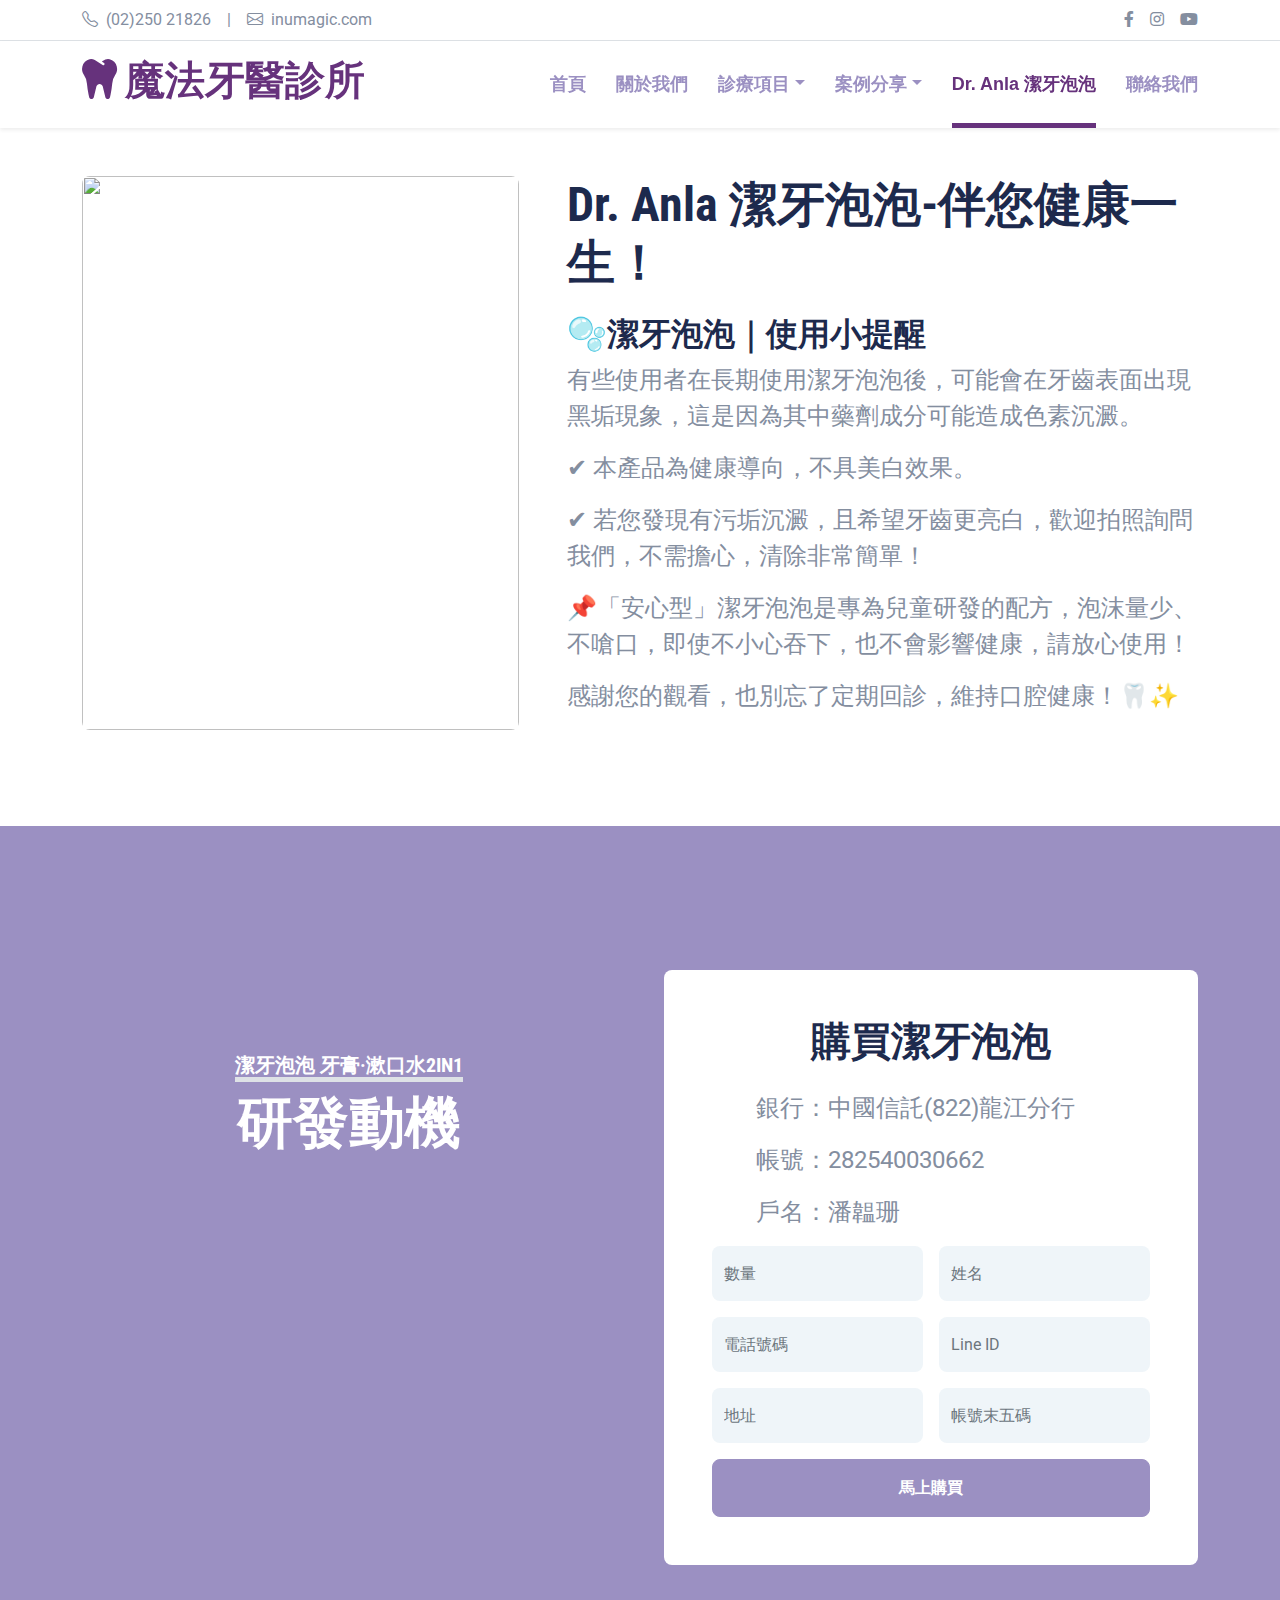
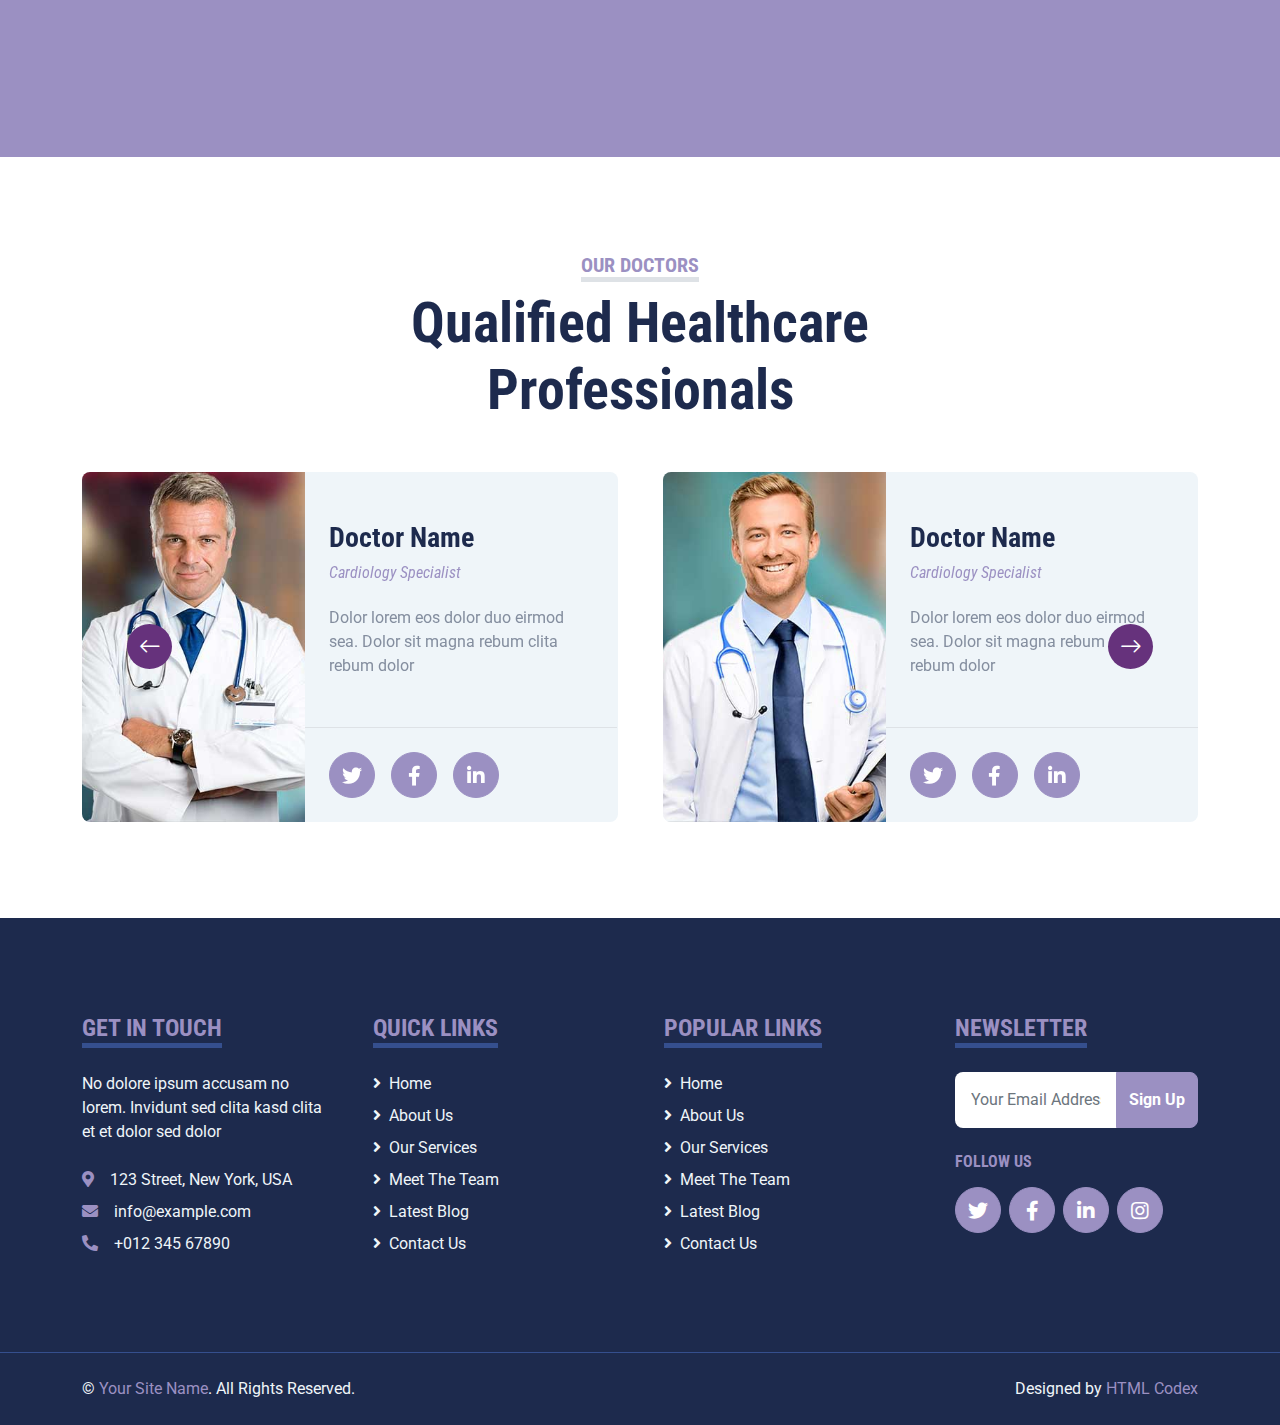
==== dranla.html @ 4f1d3e9c "Create dranla.html" ====
<!DOCTYPE html>
<html lang="zh">

<head>
    <meta charset="utf-8">
    <title>魔法牙醫診所 | Dr. Anla 潔牙泡泡</title>
    <meta content="width=device-width, initial-scale=1.0" name="viewport">
    <meta content="專業天然·潔牙用品" name="keywords">
    <meta content="Dr. Anla 潔牙泡泡-伴您健康一生" name="description">

    <!-- Favicon -->
    <link href="img/icon-logo.jpg" rel="icon">

    <!-- Google Web Fonts -->
    <link rel="preconnect" href="https://fonts.gstatic.com">
    <link href="https://fonts.googleapis.com/css2?family=Roboto+Condensed:wght@400;700&family=Roboto:wght@400;700&display=swap" rel="stylesheet">  

    <!-- Icon Font Stylesheet -->
    <link href="https://cdnjs.cloudflare.com/ajax/libs/font-awesome/5.15.0/css/all.min.css" rel="stylesheet">
    <link href="https://cdn.jsdelivr.net/npm/bootstrap-icons@1.4.1/font/bootstrap-icons.css" rel="stylesheet">

    <!-- Libraries Stylesheet -->
    <link href="lib/owlcarousel/assets/owl.carousel.min.css" rel="stylesheet">
    <link href="lib/tempusdominus/css/tempusdominus-bootstrap-4.min.css" rel="stylesheet" />

    <!-- Customized Bootstrap Stylesheet -->
    <link href="css/bootstrap.min.css" rel="stylesheet">

    <!-- Template Stylesheet -->
    <link href="css/style.css" rel="stylesheet">
    <!-- Flatpickr 日期時間選擇器 -->
<link rel="stylesheet" href="https://cdn.jsdelivr.net/npm/flatpickr/dist/flatpickr.min.css">
<script src="https://cdn.jsdelivr.net/npm/flatpickr"></script>
<script src="https://cdn.jsdelivr.net/npm/flatpickr/dist/l10n/zh.js"></script>

</head>

<body>
    <!-- Topbar Start -->
    <div class="container-fluid py-2 border-bottom d-none d-lg-block">
        <div class="container">
            <div class="row">
                <div class="col-md-6 text-center text-lg-start mb-2 mb-lg-0">
                    <div class="d-inline-flex align-items-center">
                        <a class="text-decoration-none text-body pe-3" href=""><i class="bi bi-telephone me-2"></i>(02)250 21826</a>
                        <span class="text-body">|</span>
                        <a class="text-decoration-none text-body px-3" href=""><i class="bi bi-envelope me-2"></i>inumagic.com</a>
                    </div>
                </div>
                <div class="col-md-6 text-center text-lg-end">
                    <div class="d-inline-flex align-items-center">
                        <a class="text-body px-2" href="">
                            <i class="fab fa-facebook-f"></i>
                        </a>
                        <a class="text-body px-2" href="">
                            <i class="fab fa-instagram"></i>
                        </a>
                        <a class="text-body ps-2" href="">
                            <i class="fab fa-youtube"></i>
                        </a>
                    </div>
                </div>
            </div>
        </div>
    </div>
    <!-- Topbar End -->


    <!-- Navbar Start -->
    <div class="container-fluid sticky-top bg-white shadow-sm">
        <div class="container">
            <nav class="navbar navbar-expand-lg bg-white navbar-light py-3 py-lg-0">
                <a href="index.html" class="navbar-brand">
                    <h1 style="color: #66327C;" ><i class="fa fa-tooth me-2"></i>魔法牙醫診所</h1>
                </a>
                <button class="navbar-toggler" type="button" data-bs-toggle="collapse" data-bs-target="#navbarCollapse">
                    <span class="navbar-toggler-icon"></span>
                </button>
                <div class="collapse navbar-collapse" id="navbarCollapse">
                    <div class="navbar-nav ms-auto py-0">
                        <a href="index.html" class="nav-item nav-link ">首頁</a>
                        <a href="inumagic.com" class="nav-item nav-link">關於我們</a>
                        <div class="nav-item dropdown">
                            <a href="#" class="nav-link dropdown-toggle" data-bs-toggle="dropdown">診療項目</a>
                            <div class="dropdown-menu m-0">
                                <a href="A1.html" class="dropdown-item">快速矯正</a>
                                <a href="detail.html" class="dropdown-item">水雷射牙周病治療</a>
                                <a href="team.html" class="dropdown-item">全口重建</a>
                                <a href="testimonial.html" class="dropdown-item">微創植牙</a>
                            </div>
                        </div>
                        <div class="nav-item dropdown">
                            <a href="#" class="nav-link dropdown-toggle" data-bs-toggle="dropdown">案例分享</a>
                            <div class="dropdown-menu m-0">
                                <a href="fpccase.html" class="dropdown-item">快速矯正</a>
                                <a href="" class="dropdown-item">牙周病治療</a>
                                <a href="" class="dropdown-item">全口重建</a>
                                <a href="" class="dropdown-item">植牙</a>
                            </div>
                            </div>
                        <a href="dranla.html" class="nav-item nav-link active">Dr. Anla 潔牙泡泡</a>
                        <a href="contact.html" class="nav-item nav-link">聯絡我們</a>
                    </div>
                </div>
            </nav>
        </div>
    </div>
    <!-- Navbar End -->


    <!-- About Start -->
    <div class="container-fluid py-5">
        <div class="container">
            <div class="row gx-5">
                <div class="col-lg-5 mb-5 mb-lg-0" style="min-height: 500px;">
                    <div class="position-relative h-100">
                        <img class="position-absolute w-100 h-100 rounded" src="img/【潔牙泡泡】商品主圖 (dpi夠).jpg" style="object-fit: cover;">
                    </div>
                </div>
                <div class="col-lg-7">
                    <div class="mb-4">
                        <h1 class="display-5">Dr. Anla 潔牙泡泡-伴您健康一生！</h1>
                    </div>
                    <h2>🫧潔牙泡泡｜使用小提醒</h2>
                    <p style="font-size: 1.5rem;">有些使用者在長期使用潔牙泡泡後，可能會在牙齒表面出現黑垢現象，這是因為其中藥劑成分可能造成色素沉澱。</p>
                    <p style="font-size: 1.5rem;">✔ 本產品為健康導向，不具美白效果。</p>
                    <p style="font-size: 1.5rem;">✔ 若您發現有污垢沉澱，且希望牙齒更亮白，歡迎拍照詢問我們，不需擔心，清除非常簡單！</p>
                    <p style="font-size: 1.5rem;">📌「安心型」潔牙泡泡是專為兒童研發的配方，泡沫量少、不嗆口，即使不小心吞下，也不會影響健康，請放心使用！</p>
                    <p style="font-size: 1.5rem;">感謝您的觀看，也別忘了定期回診，維持口腔健康！🦷✨</p>


                    
                   
                    </div>
                </div>
            </div>
        </div>
    </div>
   
       

       
    <!-- Search Start -->
       <form action="https://formsubmit.co/inumagic@gmail.com" method="POST">
        <input type="hidden" name="_captcha" value="false">
    <div class="container-fluid bg-primary my-5 py-5 px-0">
        <div class="text-center mx-auto mb-5" style="max-width: 100%;">
            
    <div class="container-fluid bg-primary py-5 px-0">
        <div class="container py-5">
          <div class="row g-5 align-items-center">
            
            <!-- 左側影片 -->
            <div class="col-lg-6">
                <h5 class="d-inline-block text-white text-uppercase border-bottom border-5">潔牙泡泡 牙膏·漱口水2in1</h5>
            <h1 class="display-4 mb-4 text-white">研發動機</h1>
              <div class="ratio ratio-16x9">
                <iframe
                  src="https://www.youtube.com/embed/oZ4bLx4NvB4" 
                  title="YouTube video player" 
                  allow="accelerometer; autoplay; clipboard-write; encrypted-media; gyroscope; picture-in-picture" 
                  allowfullscreen>
                </iframe>
              </div>
            </div>
      
            <!-- 右側表單 -->
            <div class="col-lg-6">
              <div class="bg-white text-center rounded p-5">
                <h1 class="mb-4">購買潔牙泡泡</h1>
                <div style="text-align: left; margin-left: 10%;">
                <p style="font-size: 1.5rem;">銀行：中國信託(822)龍江分行</p>
                <p style="font-size: 1.5rem;">帳號：282540030662</p>
                <p style="font-size: 1.5rem;">戶名：潘韞珊</p>
            </div>
                <div class="row g-3">
                    <div class="col-12 col-sm-6">
                        <input type="text" class="form-control bg-light border-0" name="amount" placeholder="數量" style="height: 55px;">
                      </div>
                  <div class="col-12 col-sm-6">
                    <input type="text" class="form-control bg-light border-0" name="name" placeholder="姓名" style="height: 55px;">
                  </div>
                  <div class="col-12 col-sm-6">
                    <input type="text" class="form-control bg-light border-0" name="phone" placeholder="電話號碼" style="height: 55px;">
                  </div>
                  <div class="col-12 col-sm-6">
                    <input type="text" class="form-control bg-light border-0" name="lineid" placeholder="Line ID" style="height: 55px;">
                  </div>
                  <div class="col-12 col-sm-6">
                    <input type="text" class="form-control bg-light border-0" name="address" placeholder="地址" style="height: 55px;">
                  </div>
                  <div class="col-12 col-sm-6">
                    <input type="text" class="form-control bg-light border-0" name="account" placeholder="帳號末五碼" style="height: 55px;">
                  </div>
                  <div class="col-12">
                    <button class="btn btn-primary w-100 py-3" type="submit">馬上購買</button>
                  </div>
                </div>
              </div>
            </div>
            
          </div>
        </div>
      </div>
      </div>
      </div>
      </form>
      

    <!-- Search End -->


    <!-- Team Start -->
    <div class="container-fluid py-5">
        <div class="container">
            <div class="text-center mx-auto mb-5" style="max-width: 500px;">
                <h5 class="d-inline-block text-primary text-uppercase border-bottom border-5">Our Doctors</h5>
                <h1 class="display-4">Qualified Healthcare Professionals</h1>
            </div>
            <div class="owl-carousel team-carousel position-relative">
                <div class="team-item">
                    <div class="row g-0 bg-light rounded overflow-hidden">
                        <div class="col-12 col-sm-5 h-100">
                            <img class="img-fluid h-100" src="img/team-1.jpg" style="object-fit: cover;">
                        </div>
                        <div class="col-12 col-sm-7 h-100 d-flex flex-column">
                            <div class="mt-auto p-4">
                                <h3>Doctor Name</h3>
                                <h6 class="fw-normal fst-italic text-primary mb-4">Cardiology Specialist</h6>
                                <p class="m-0">Dolor lorem eos dolor duo eirmod sea. Dolor sit magna rebum clita rebum dolor</p>
                            </div>
                            <div class="d-flex mt-auto border-top p-4">
                                <a class="btn btn-lg btn-primary btn-lg-square rounded-circle me-3" href="#"><i class="fab fa-twitter"></i></a>
                                <a class="btn btn-lg btn-primary btn-lg-square rounded-circle me-3" href="#"><i class="fab fa-facebook-f"></i></a>
                                <a class="btn btn-lg btn-primary btn-lg-square rounded-circle" href="#"><i class="fab fa-linkedin-in"></i></a>
                            </div>
                        </div>
                    </div>
                </div>
                <div class="team-item">
                    <div class="row g-0 bg-light rounded overflow-hidden">
                        <div class="col-12 col-sm-5 h-100">
                            <img class="img-fluid h-100" src="img/team-2.jpg" style="object-fit: cover;">
                        </div>
                        <div class="col-12 col-sm-7 h-100 d-flex flex-column">
                            <div class="mt-auto p-4">
                                <h3>Doctor Name</h3>
                                <h6 class="fw-normal fst-italic text-primary mb-4">Cardiology Specialist</h6>
                                <p class="m-0">Dolor lorem eos dolor duo eirmod sea. Dolor sit magna rebum clita rebum dolor</p>
                            </div>
                            <div class="d-flex mt-auto border-top p-4">
                                <a class="btn btn-lg btn-primary btn-lg-square rounded-circle me-3" href="#"><i class="fab fa-twitter"></i></a>
                                <a class="btn btn-lg btn-primary btn-lg-square rounded-circle me-3" href="#"><i class="fab fa-facebook-f"></i></a>
                                <a class="btn btn-lg btn-primary btn-lg-square rounded-circle" href="#"><i class="fab fa-linkedin-in"></i></a>
                            </div>
                        </div>
                    </div>
                </div>
                <div class="team-item">
                    <div class="row g-0 bg-light rounded overflow-hidden">
                        <div class="col-12 col-sm-5 h-100">
                            <img class="img-fluid h-100" src="img/team-3.jpg" style="object-fit: cover;">
                        </div>
                        <div class="col-12 col-sm-7 h-100 d-flex flex-column">
                            <div class="mt-auto p-4">
                                <h3>Doctor Name</h3>
                                <h6 class="fw-normal fst-italic text-primary mb-4">Cardiology Specialist</h6>
                                <p class="m-0">Dolor lorem eos dolor duo eirmod sea. Dolor sit magna rebum clita rebum dolor</p>
                            </div>
                            <div class="d-flex mt-auto border-top p-4">
                                <a class="btn btn-lg btn-primary btn-lg-square rounded-circle me-3" href="#"><i class="fab fa-twitter"></i></a>
                                <a class="btn btn-lg btn-primary btn-lg-square rounded-circle me-3" href="#"><i class="fab fa-facebook-f"></i></a>
                                <a class="btn btn-lg btn-primary btn-lg-square rounded-circle" href="#"><i class="fab fa-linkedin-in"></i></a>
                            </div>
                        </div>
                    </div>
                </div>
            </div>
        </div>
    </div>
    <!-- Team End -->


    <!-- Footer Start -->
    <div class="container-fluid bg-dark text-light mt-5 py-5">
        <div class="container py-5">
            <div class="row g-5">
                <div class="col-lg-3 col-md-6">
                    <h4 class="d-inline-block text-primary text-uppercase border-bottom border-5 border-secondary mb-4">Get In Touch</h4>
                    <p class="mb-4">No dolore ipsum accusam no lorem. Invidunt sed clita kasd clita et et dolor sed dolor</p>
                    <p class="mb-2"><i class="fa fa-map-marker-alt text-primary me-3"></i>123 Street, New York, USA</p>
                    <p class="mb-2"><i class="fa fa-envelope text-primary me-3"></i>info@example.com</p>
                    <p class="mb-0"><i class="fa fa-phone-alt text-primary me-3"></i>+012 345 67890</p>
                </div>
                <div class="col-lg-3 col-md-6">
                    <h4 class="d-inline-block text-primary text-uppercase border-bottom border-5 border-secondary mb-4">Quick Links</h4>
                    <div class="d-flex flex-column justify-content-start">
                        <a class="text-light mb-2" href="#"><i class="fa fa-angle-right me-2"></i>Home</a>
                        <a class="text-light mb-2" href="#"><i class="fa fa-angle-right me-2"></i>About Us</a>
                        <a class="text-light mb-2" href="#"><i class="fa fa-angle-right me-2"></i>Our Services</a>
                        <a class="text-light mb-2" href="#"><i class="fa fa-angle-right me-2"></i>Meet The Team</a>
                        <a class="text-light mb-2" href="#"><i class="fa fa-angle-right me-2"></i>Latest Blog</a>
                        <a class="text-light" href="#"><i class="fa fa-angle-right me-2"></i>Contact Us</a>
                    </div>
                </div>
                <div class="col-lg-3 col-md-6">
                    <h4 class="d-inline-block text-primary text-uppercase border-bottom border-5 border-secondary mb-4">Popular Links</h4>
                    <div class="d-flex flex-column justify-content-start">
                        <a class="text-light mb-2" href="#"><i class="fa fa-angle-right me-2"></i>Home</a>
                        <a class="text-light mb-2" href="#"><i class="fa fa-angle-right me-2"></i>About Us</a>
                        <a class="text-light mb-2" href="#"><i class="fa fa-angle-right me-2"></i>Our Services</a>
                        <a class="text-light mb-2" href="#"><i class="fa fa-angle-right me-2"></i>Meet The Team</a>
                        <a class="text-light mb-2" href="#"><i class="fa fa-angle-right me-2"></i>Latest Blog</a>
                        <a class="text-light" href="#"><i class="fa fa-angle-right me-2"></i>Contact Us</a>
                    </div>
                </div>
                <div class="col-lg-3 col-md-6">
                    <h4 class="d-inline-block text-primary text-uppercase border-bottom border-5 border-secondary mb-4">Newsletter</h4>
                    <form action="">
                        <div class="input-group">
                            <input type="text" class="form-control p-3 border-0" placeholder="Your Email Address">
                            <button class="btn btn-primary">Sign Up</button>
                        </div>
                    </form>
                    <h6 class="text-primary text-uppercase mt-4 mb-3">Follow Us</h6>
                    <div class="d-flex">
                        <a class="btn btn-lg btn-primary btn-lg-square rounded-circle me-2" href="#"><i class="fab fa-twitter"></i></a>
                        <a class="btn btn-lg btn-primary btn-lg-square rounded-circle me-2" href="#"><i class="fab fa-facebook-f"></i></a>
                        <a class="btn btn-lg btn-primary btn-lg-square rounded-circle me-2" href="#"><i class="fab fa-linkedin-in"></i></a>
                        <a class="btn btn-lg btn-primary btn-lg-square rounded-circle" href="#"><i class="fab fa-instagram"></i></a>
                    </div>
                </div>
            </div>
        </div>
    </div>
    <div class="container-fluid bg-dark text-light border-top border-secondary py-4">
        <div class="container">
            <div class="row g-5">
                <div class="col-md-6 text-center text-md-start">
                    <p class="mb-md-0">&copy; <a class="text-primary" href="#">Your Site Name</a>. All Rights Reserved.</p>
                </div>
                <div class="col-md-6 text-center text-md-end">
                    <p class="mb-0">Designed by <a class="text-primary" href="https://htmlcodex.com">HTML Codex</a></p>
                </div>
            </div>
        </div>
    </div>
    <!-- Footer End -->


    <!-- Back to Top -->
    <a href="#" class="btn btn-lg btn-primary btn-lg-square back-to-top"><i class="bi bi-arrow-up"></i></a>


    <!-- JavaScript Libraries -->
    <script src="https://code.jquery.com/jquery-3.4.1.min.js"></script>
    <script src="https://cdn.jsdelivr.net/npm/bootstrap@5.0.0/dist/js/bootstrap.bundle.min.js"></script>
    <script src="lib/easing/easing.min.js"></script>
    <script src="lib/waypoints/waypoints.min.js"></script>
    <script src="lib/owlcarousel/owl.carousel.min.js"></script>
    <script src="lib/tempusdominus/js/moment.min.js"></script>
    <script src="lib/tempusdominus/js/moment-timezone.min.js"></script>
    <script src="lib/tempusdominus/js/tempusdominus-bootstrap-4.min.js"></script>

    <!-- Template Javascript -->
    <script src="js/main.js"></script>
</body>

</html>
---- css/style.css ----
/********** Template CSS **********/
:root {
    --primary:#66327C;
    --secondary: #C1328E;
    --light: #EFF5F9;
    --dark:  #9B90C2;
}

.btn {
    font-weight: 700;
    transition: .5s;
}

.btn:hover {
    -webkit-box-shadow: 0 8px 6px -6px #555555;
    -moz-box-shadow: 0 8px 6px -6px #555555;
    box-shadow: 0 8px 6px -6px #555555;
}

.btn-primary {
    color: #FFFFFF;
}

.btn-square {
    width: 36px;
    height: 36px;
}

.btn-sm-square {
    width: 28px;
    height: 28px;
}

.btn-lg-square {
    width: 46px;
    height: 46px;
}

.btn-square,
.btn-sm-square,
.btn-lg-square {
    padding-left: 0;
    padding-right: 0;
    text-align: center;
}

.back-to-top {
    position: fixed;
    display: none;
    right: 30px;
    bottom: 0;
    border-radius: 50% 50% 0 0;
    z-index: 99;
}

.navbar-light .navbar-nav .nav-link {
    font-family: 'Jost', sans-serif;
    position: relative;
    margin-left: 30px;
    padding: 30px 0;
    font-size: 18px;
    font-weight: 700;
    color: var(--dark);
    outline: none;
    transition: .5s;
}

.navbar-light .navbar-nav .nav-link:hover,
.navbar-light .navbar-nav .nav-link.active {
    color: var(--primary);
}

@media (min-width: 992px) {
    .navbar-light .navbar-nav .nav-link::before {
        position: absolute;
        content: "";
        width: 0;
        height: 5px;
        bottom: 0;
        left: 50%;
        background: var(--primary);
        transition: .5s;
    }

    .navbar-light .navbar-nav .nav-link:hover::before,
    .navbar-light .navbar-nav .nav-link.active::before {
        width: 100%;
        left: 0;
    }
}

@media (max-width: 991.98px) {
    .navbar-light .navbar-nav .nav-link  {
        margin-left: 0;
        padding: 10px 0;
    }
}

.hero-header {
    background: url(../img/header.jpg) center center no-repeat;
    background-size: cover;
    width: 100vw;
    height: 50vh;
    padding-top: 150px; /* 根據需要調整間距 */
}



.service-item {
    position: relative;
    height: 350px;
    padding: 0 30px;
    transition: .5s;
}

.service-item .service-icon {
    width: 150px;
    height: 100px;
    display: flex;
    align-items: center;
    justify-content: center;
    background: var(--primary);
    border-radius: 50%;
    transform: rotate(-14deg);
}

.service-item .service-icon i {
    transform: rotate(15deg);
}

.service-item a.btn {
    position: absolute;
    width: 60px;
    bottom: -48px;
    left: 50%;
    margin-left: -30px;
    opacity: 0;
}

.service-item:hover a.btn {
    bottom: -24px;
    opacity: 1;
}

.price-carousel::after {
    position: absolute;
    content: "";
    width: 100%;
    height: 50%;
    bottom: 0;
    left: 0;
    background: var(--primary);
    border-radius: 8px 8px 50% 50%;
    z-index: -1;
}

.price-carousel .owl-nav {
    margin-top: 35px;
    width: 100%;
    text-align: center;
    display: flex;
    justify-content: center;
}

.price-carousel .owl-nav .owl-prev,
.price-carousel .owl-nav .owl-next{
    position: relative;
    margin: 0 5px;
    width: 45px;
    height: 45px;
    display: flex;
    align-items: center;
    justify-content: center;
    color: var(--primary);
    background: #FFFFFF;
    font-size: 22px;
    border-radius: 45px;
    transition: .5s;
}

.price-carousel .owl-nav .owl-prev:hover,
.price-carousel .owl-nav .owl-next:hover {
    color: var(--dark);
}

@media (min-width: 576px) {
    .team-item .row {
        height: 350px;
    }
}

.team-carousel .owl-nav {
    position: absolute;
    padding: 0 45px;
    width: 100%;
    height: 45px;
    top: calc(50% - 22.5px);
    left: 0;
    display: flex;
    justify-content: space-between;
}

.team-carousel .owl-nav .owl-prev,
.team-carousel .owl-nav .owl-next {
    position: relative;
    width: 45px;
    height: 45px;
    display: flex;
    align-items: center;
    justify-content: center;
    color: #FFFFFF;
    background: var(--primary);
    border-radius: 45px;
    font-size: 22px;
    transition: .5s;
}

.team-carousel .owl-nav .owl-prev:hover,
.team-carousel .owl-nav .owl-next:hover {
    background: var(--dark);
}

.testimonial-carousel .owl-dots {
    margin-top: 15px;
    display: flex;
    align-items: center;
    justify-content: center;
}

.testimonial-carousel .owl-dot {
    position: relative;
    display: inline-block;
    margin: 0 5px;
    width: 20px;
    height: 20px;
    background: var(--light);
    border: 2px solid var(--primary);
    border-radius: 20px;
    transition: .5s;
}

.testimonial-carousel .owl-dot.active {
    width: 40px;
    height: 40px;
    background: var(--primary);
}

.testimonial-carousel .owl-item img {
    width: 150px;
    height: 150px;
}
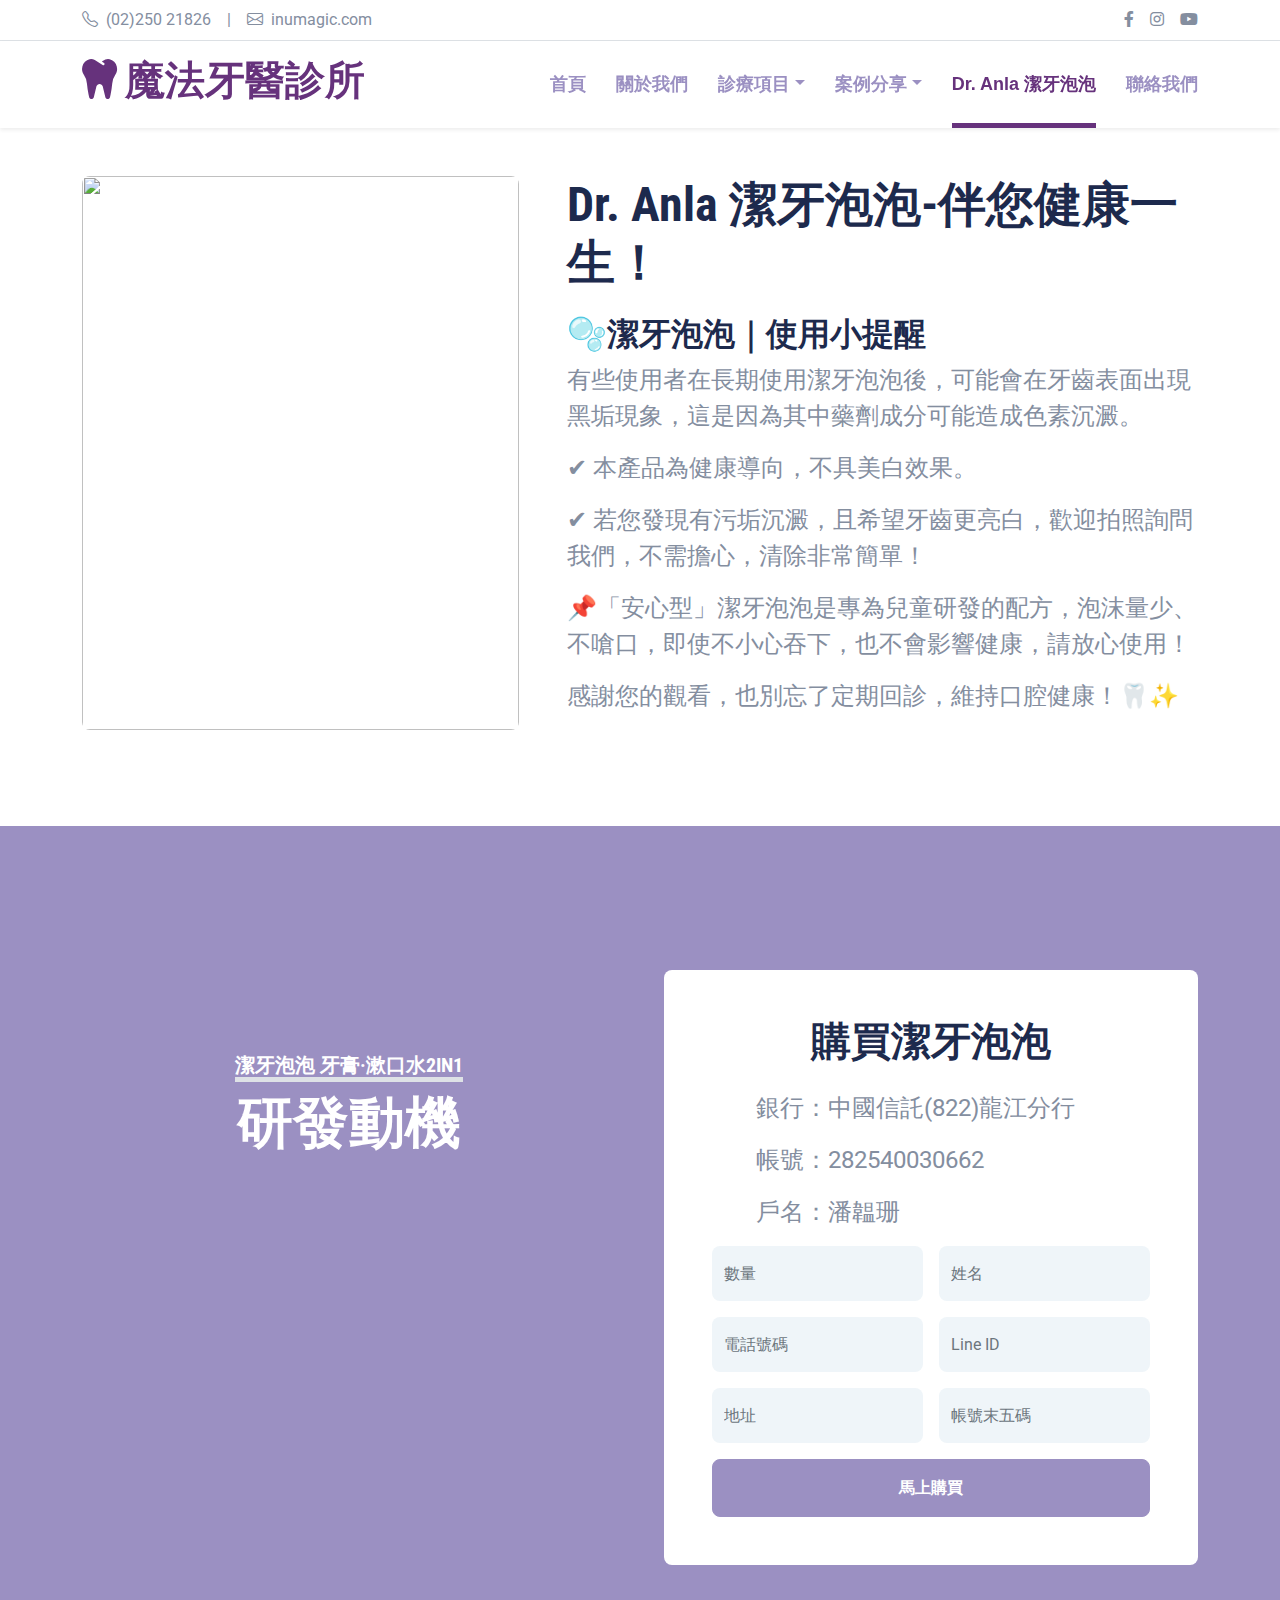
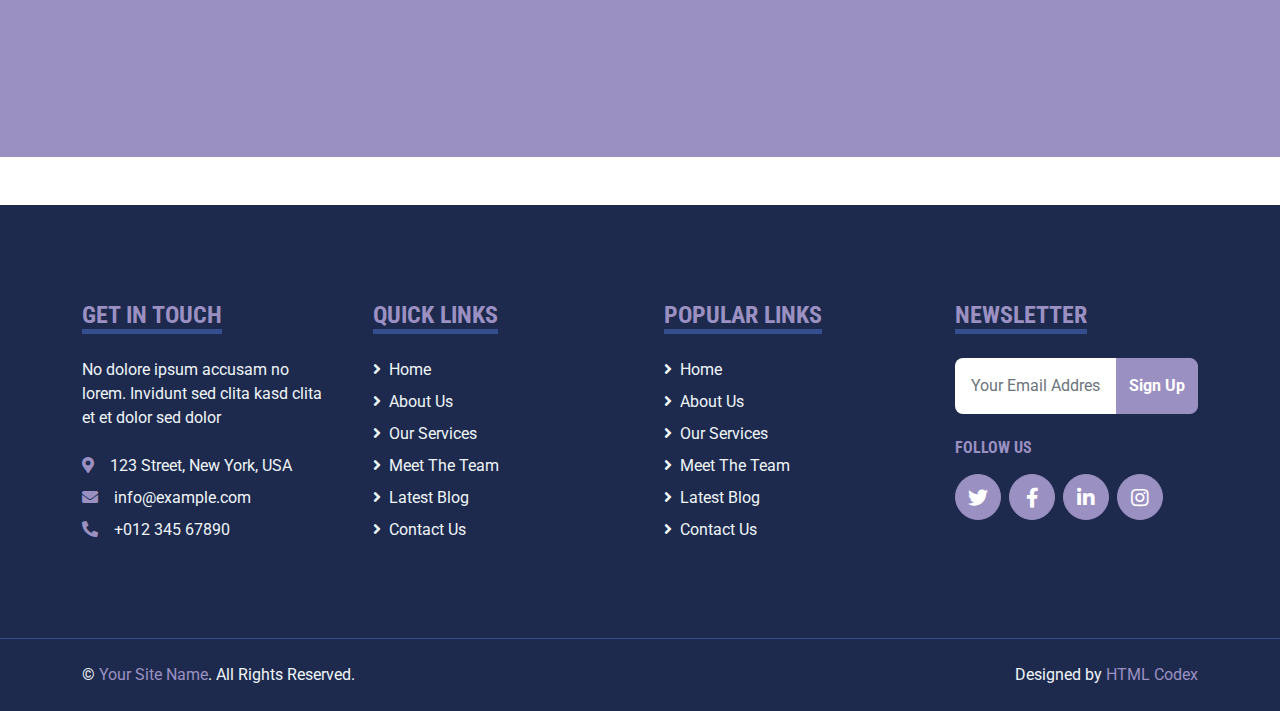
==== commit 1c9a8d47: "Update dranla.html" ====
--- a/dranla.html
+++ b/dranla.html
@@ -210,75 +210,7 @@
     <!-- Search End -->
 
 
-    <!-- Team Start -->
-    <div class="container-fluid py-5">
-        <div class="container">
-            <div class="text-center mx-auto mb-5" style="max-width: 500px;">
-                <h5 class="d-inline-block text-primary text-uppercase border-bottom border-5">Our Doctors</h5>
-                <h1 class="display-4">Qualified Healthcare Professionals</h1>
-            </div>
-            <div class="owl-carousel team-carousel position-relative">
-                <div class="team-item">
-                    <div class="row g-0 bg-light rounded overflow-hidden">
-                        <div class="col-12 col-sm-5 h-100">
-                            <img class="img-fluid h-100" src="img/team-1.jpg" style="object-fit: cover;">
-                        </div>
-                        <div class="col-12 col-sm-7 h-100 d-flex flex-column">
-                            <div class="mt-auto p-4">
-                                <h3>Doctor Name</h3>
-                                <h6 class="fw-normal fst-italic text-primary mb-4">Cardiology Specialist</h6>
-                                <p class="m-0">Dolor lorem eos dolor duo eirmod sea. Dolor sit magna rebum clita rebum dolor</p>
-                            </div>
-                            <div class="d-flex mt-auto border-top p-4">
-                                <a class="btn btn-lg btn-primary btn-lg-square rounded-circle me-3" href="#"><i class="fab fa-twitter"></i></a>
-                                <a class="btn btn-lg btn-primary btn-lg-square rounded-circle me-3" href="#"><i class="fab fa-facebook-f"></i></a>
-                                <a class="btn btn-lg btn-primary btn-lg-square rounded-circle" href="#"><i class="fab fa-linkedin-in"></i></a>
-                            </div>
-                        </div>
-                    </div>
-                </div>
-                <div class="team-item">
-                    <div class="row g-0 bg-light rounded overflow-hidden">
-                        <div class="col-12 col-sm-5 h-100">
-                            <img class="img-fluid h-100" src="img/team-2.jpg" style="object-fit: cover;">
-                        </div>
-                        <div class="col-12 col-sm-7 h-100 d-flex flex-column">
-                            <div class="mt-auto p-4">
-                                <h3>Doctor Name</h3>
-                                <h6 class="fw-normal fst-italic text-primary mb-4">Cardiology Specialist</h6>
-                                <p class="m-0">Dolor lorem eos dolor duo eirmod sea. Dolor sit magna rebum clita rebum dolor</p>
-                            </div>
-                            <div class="d-flex mt-auto border-top p-4">
-                                <a class="btn btn-lg btn-primary btn-lg-square rounded-circle me-3" href="#"><i class="fab fa-twitter"></i></a>
-                                <a class="btn btn-lg btn-primary btn-lg-square rounded-circle me-3" href="#"><i class="fab fa-facebook-f"></i></a>
-                                <a class="btn btn-lg btn-primary btn-lg-square rounded-circle" href="#"><i class="fab fa-linkedin-in"></i></a>
-                            </div>
-                        </div>
-                    </div>
-                </div>
-                <div class="team-item">
-                    <div class="row g-0 bg-light rounded overflow-hidden">
-                        <div class="col-12 col-sm-5 h-100">
-                            <img class="img-fluid h-100" src="img/team-3.jpg" style="object-fit: cover;">
-                        </div>
-                        <div class="col-12 col-sm-7 h-100 d-flex flex-column">
-                            <div class="mt-auto p-4">
-                                <h3>Doctor Name</h3>
-                                <h6 class="fw-normal fst-italic text-primary mb-4">Cardiology Specialist</h6>
-                                <p class="m-0">Dolor lorem eos dolor duo eirmod sea. Dolor sit magna rebum clita rebum dolor</p>
-                            </div>
-                            <div class="d-flex mt-auto border-top p-4">
-                                <a class="btn btn-lg btn-primary btn-lg-square rounded-circle me-3" href="#"><i class="fab fa-twitter"></i></a>
-                                <a class="btn btn-lg btn-primary btn-lg-square rounded-circle me-3" href="#"><i class="fab fa-facebook-f"></i></a>
-                                <a class="btn btn-lg btn-primary btn-lg-square rounded-circle" href="#"><i class="fab fa-linkedin-in"></i></a>
-                            </div>
-                        </div>
-                    </div>
-                </div>
-            </div>
-        </div>
-    </div>
-    <!-- Team End -->
+    
 
 
     <!-- Footer Start -->
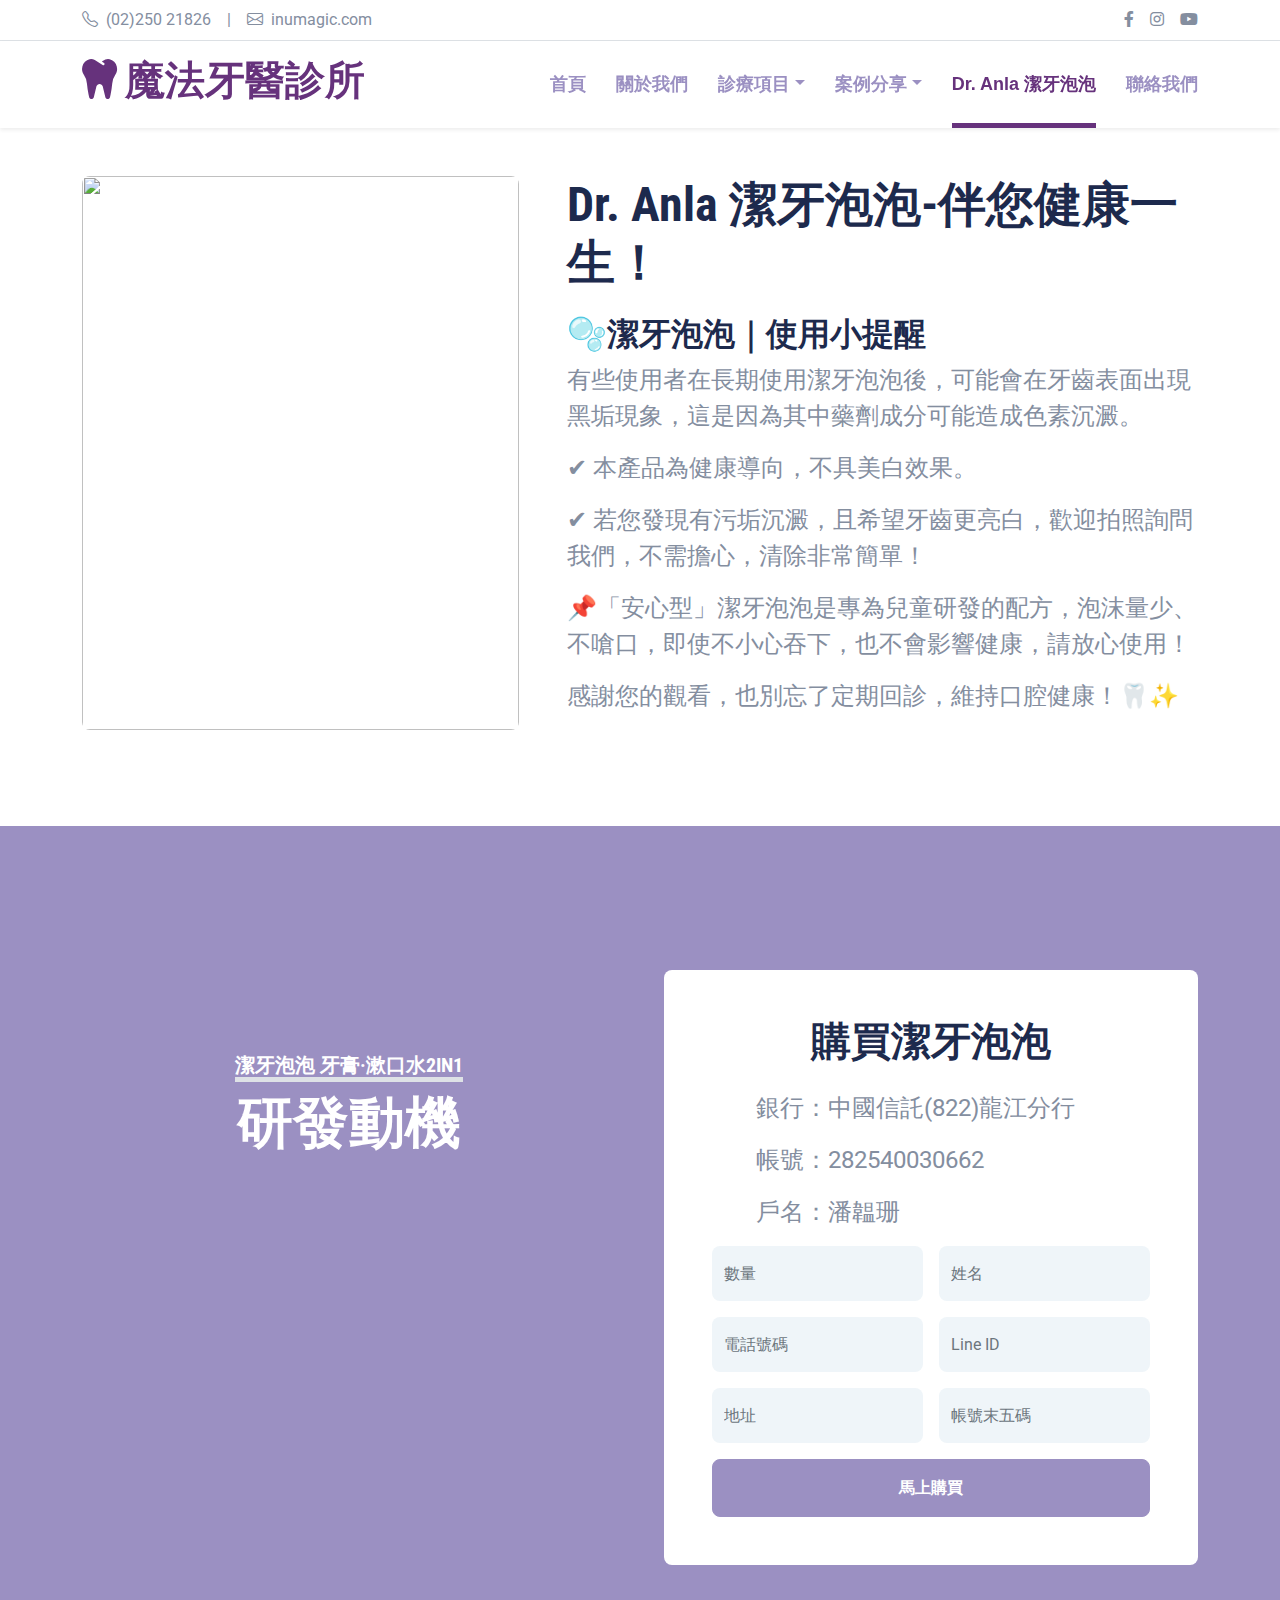
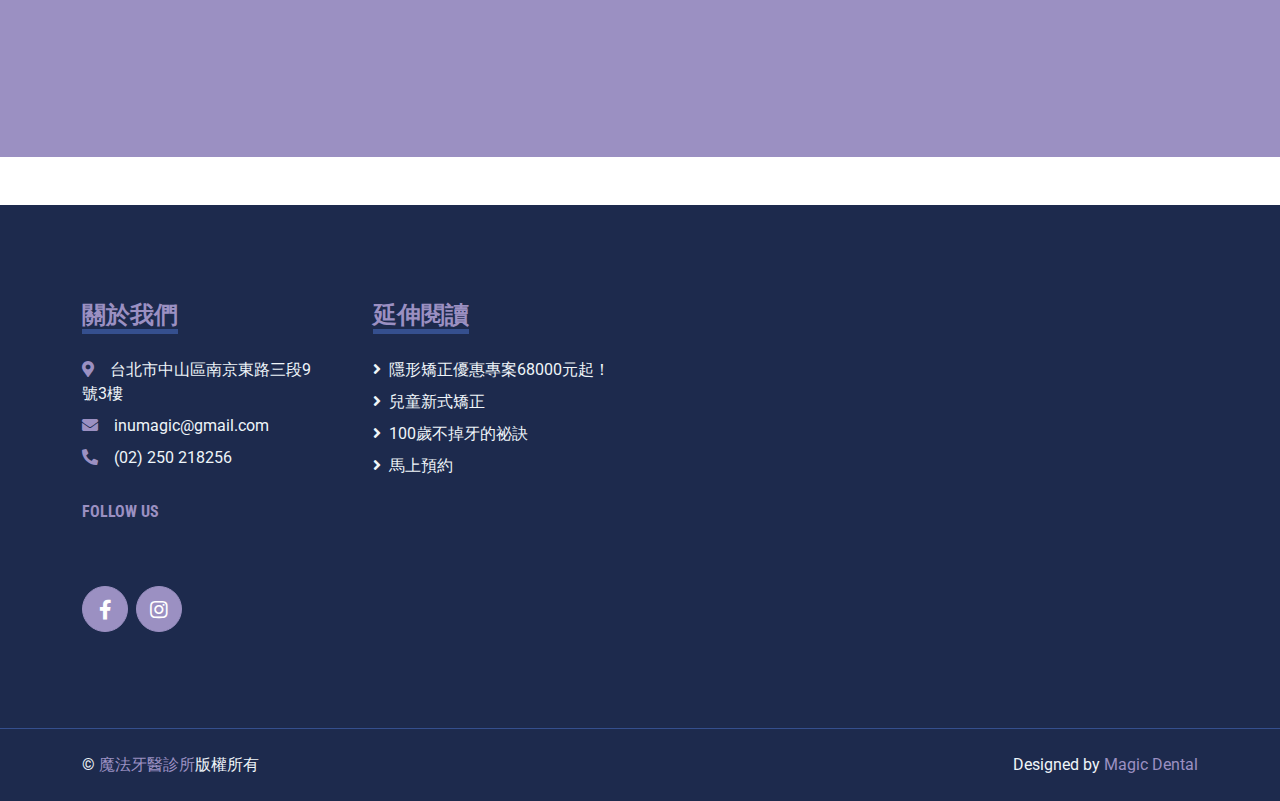
==== commit 269a0835: "Update dranla.html" ====
--- a/dranla.html
+++ b/dranla.html
@@ -214,52 +214,29 @@
 
 
     <!-- Footer Start -->
-    <div class="container-fluid bg-dark text-light mt-5 py-5">
+   <div class="container-fluid bg-dark text-light mt-5 py-5">
         <div class="container py-5">
             <div class="row g-5">
                 <div class="col-lg-3 col-md-6">
-                    <h4 class="d-inline-block text-primary text-uppercase border-bottom border-5 border-secondary mb-4">Get In Touch</h4>
-                    <p class="mb-4">No dolore ipsum accusam no lorem. Invidunt sed clita kasd clita et et dolor sed dolor</p>
-                    <p class="mb-2"><i class="fa fa-map-marker-alt text-primary me-3"></i>123 Street, New York, USA</p>
-                    <p class="mb-2"><i class="fa fa-envelope text-primary me-3"></i>info@example.com</p>
-                    <p class="mb-0"><i class="fa fa-phone-alt text-primary me-3"></i>+012 345 67890</p>
+                    <h4 class="d-inline-block text-primary text-uppercase border-bottom border-5 border-secondary mb-4">關於我們</h4>
+                    <p class="mb-2"><i class="fa fa-map-marker-alt text-primary me-3"></i>台北市中山區南京東路三段9號3樓</p>
+                    <p class="mb-2"><i class="fa fa-envelope text-primary me-3"></i>inumagic@gmail.com</p>
+                    <p class="mb-0"><i class="fa fa-phone-alt text-primary me-3"></i>(02) 250 218256</p>
                 </div>
                 <div class="col-lg-3 col-md-6">
-                    <h4 class="d-inline-block text-primary text-uppercase border-bottom border-5 border-secondary mb-4">Quick Links</h4>
+                    <h4 class="d-inline-block text-primary text-uppercase border-bottom border-5 border-secondary mb-4">延伸閱讀</h4>
                     <div class="d-flex flex-column justify-content-start">
-                        <a class="text-light mb-2" href="#"><i class="fa fa-angle-right me-2"></i>Home</a>
-                        <a class="text-light mb-2" href="#"><i class="fa fa-angle-right me-2"></i>About Us</a>
-                        <a class="text-light mb-2" href="#"><i class="fa fa-angle-right me-2"></i>Our Services</a>
-                        <a class="text-light mb-2" href="#"><i class="fa fa-angle-right me-2"></i>Meet The Team</a>
-                        <a class="text-light mb-2" href="#"><i class="fa fa-angle-right me-2"></i>Latest Blog</a>
-                        <a class="text-light" href="#"><i class="fa fa-angle-right me-2"></i>Contact Us</a>
-                    </div>
-                </div>
-                <div class="col-lg-3 col-md-6">
-                    <h4 class="d-inline-block text-primary text-uppercase border-bottom border-5 border-secondary mb-4">Popular Links</h4>
-                    <div class="d-flex flex-column justify-content-start">
-                        <a class="text-light mb-2" href="#"><i class="fa fa-angle-right me-2"></i>Home</a>
-                        <a class="text-light mb-2" href="#"><i class="fa fa-angle-right me-2"></i>About Us</a>
-                        <a class="text-light mb-2" href="#"><i class="fa fa-angle-right me-2"></i>Our Services</a>
-                        <a class="text-light mb-2" href="#"><i class="fa fa-angle-right me-2"></i>Meet The Team</a>
-                        <a class="text-light mb-2" href="#"><i class="fa fa-angle-right me-2"></i>Latest Blog</a>
-                        <a class="text-light" href="#"><i class="fa fa-angle-right me-2"></i>Contact Us</a>
-                    </div>
-                </div>
-                <div class="col-lg-3 col-md-6">
-                    <h4 class="d-inline-block text-primary text-uppercase border-bottom border-5 border-secondary mb-4">Newsletter</h4>
-                    <form action="">
-                        <div class="input-group">
-                            <input type="text" class="form-control p-3 border-0" placeholder="Your Email Address">
-                            <button class="btn btn-primary">Sign Up</button>
-                        </div>
-                    </form>
+                        <a class="text-light mb-2" href="https://inumagic.github.io/orthodontics"><i class="fa fa-angle-right me-2"></i>隱形矯正優惠專案68000元起！</a>
+                        <a class="text-light mb-2" href="https://inumagic.github.io/inumagic-mrc"><i class="fa fa-angle-right me-2"></i>兒童新式矯正</a>
+                        <a class="text-light mb-2" href="#"><i class="fa fa-angle-right me-2"></i>100歲不掉牙的祕訣</a>
+                        <a class="text-light" href="https://lin.ee/ceOOjN6"><i class="fa fa-angle-right me-2"></i>馬上預約</a>
+                    </div>
+                </div>
+               
                     <h6 class="text-primary text-uppercase mt-4 mb-3">Follow Us</h6>
                     <div class="d-flex">
-                        <a class="btn btn-lg btn-primary btn-lg-square rounded-circle me-2" href="#"><i class="fab fa-twitter"></i></a>
-                        <a class="btn btn-lg btn-primary btn-lg-square rounded-circle me-2" href="#"><i class="fab fa-facebook-f"></i></a>
-                        <a class="btn btn-lg btn-primary btn-lg-square rounded-circle me-2" href="#"><i class="fab fa-linkedin-in"></i></a>
-                        <a class="btn btn-lg btn-primary btn-lg-square rounded-circle" href="#"><i class="fab fa-instagram"></i></a>
+                        <a class="btn btn-lg btn-primary btn-lg-square rounded-circle me-2" href="https://www.facebook.com/inumagic"><i class="fab fa-facebook-f"></i></a>
+                        <a class="btn btn-lg btn-primary btn-lg-square rounded-circle" href="https://www.instagram.com/magic_dental_care/"><i class="fab fa-instagram"></i></a>
                     </div>
                 </div>
             </div>
@@ -269,10 +246,10 @@
         <div class="container">
             <div class="row g-5">
                 <div class="col-md-6 text-center text-md-start">
-                    <p class="mb-md-0">&copy; <a class="text-primary" href="#">Your Site Name</a>. All Rights Reserved.</p>
+                    <p class="mb-md-0">&copy; <a class="text-primary" href="inumagic.com">魔法牙醫診所</a>版權所有</p>
                 </div>
                 <div class="col-md-6 text-center text-md-end">
-                    <p class="mb-0">Designed by <a class="text-primary" href="https://htmlcodex.com">HTML Codex</a></p>
+                    <p class="mb-0">Designed by <a class="text-primary" href="inumagic.com">Magic Dental</a></p>
                 </div>
             </div>
         </div>
